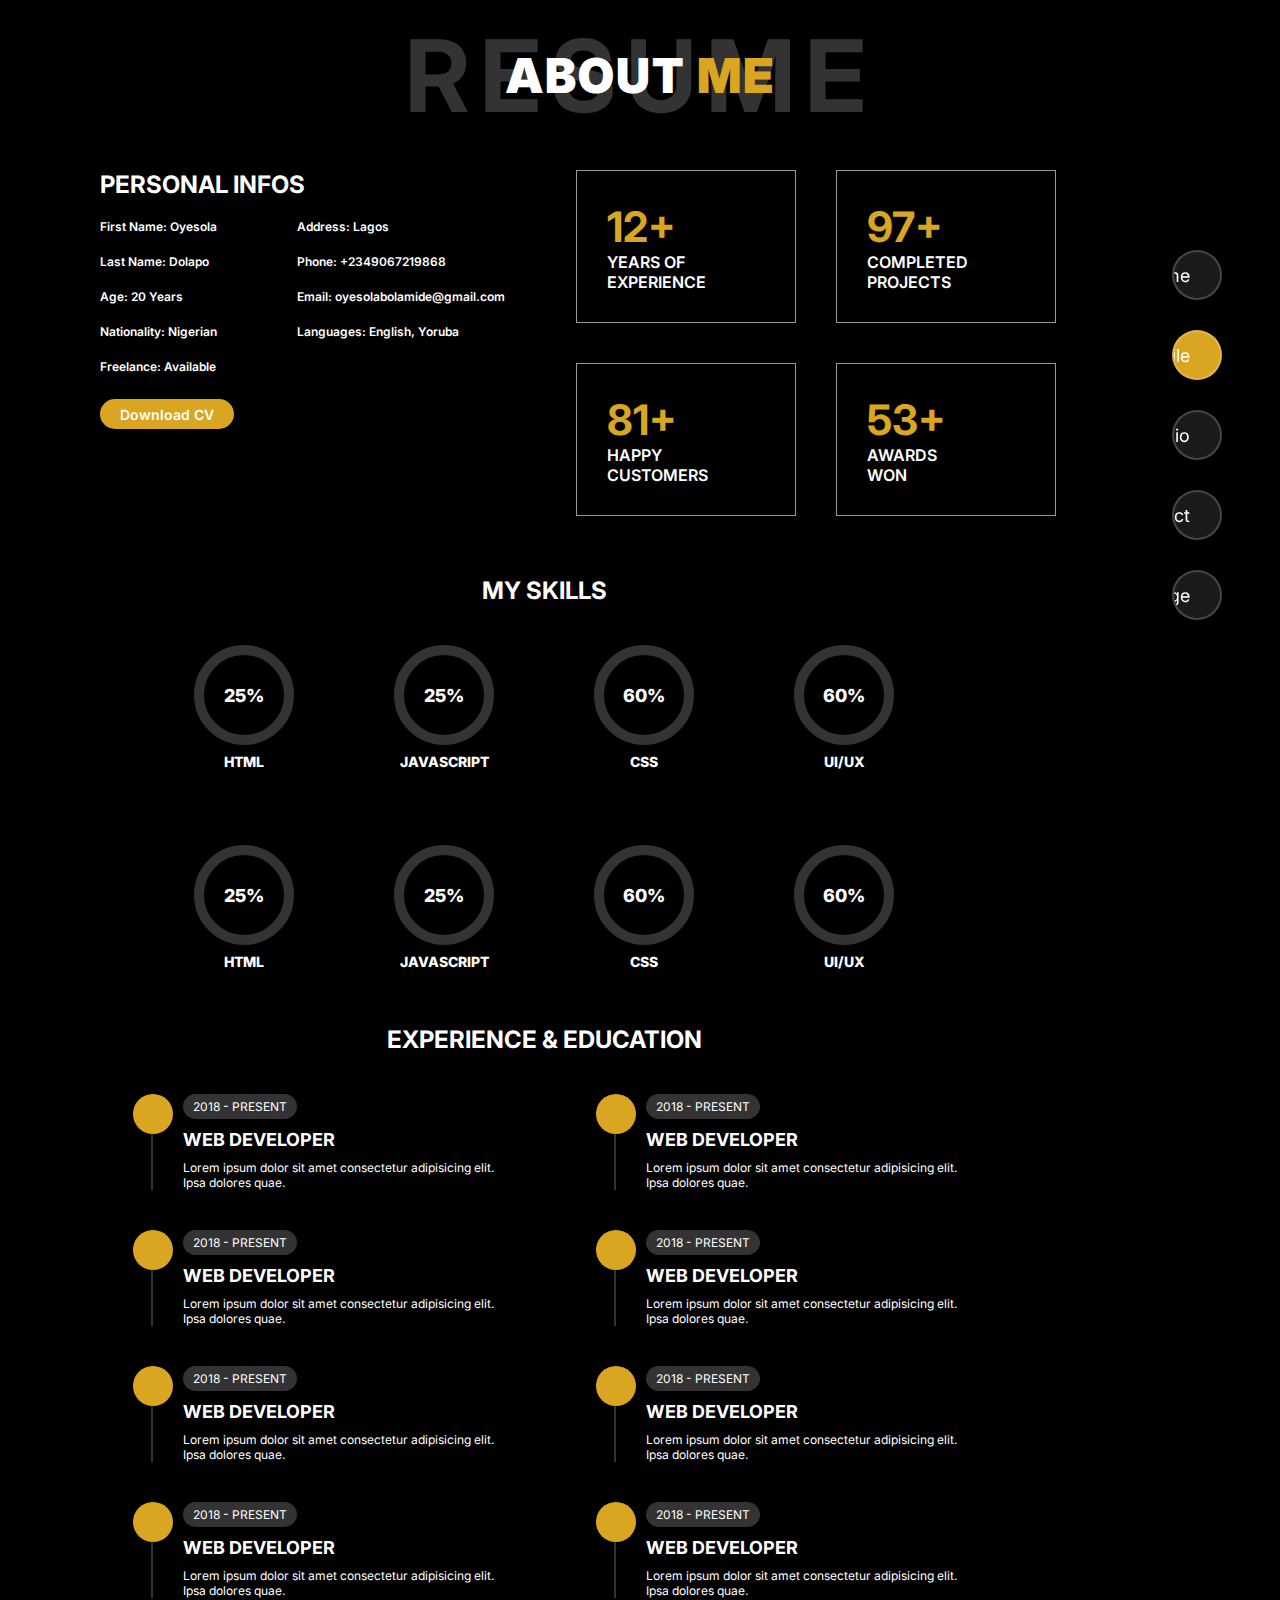
==== about/about.html @ 063a93e7 "push" ====
<!DOCTYPE html>
<html lang="en">
  <head>
    <meta charset="UTF-8" />
    <meta name="viewport" content="width=device-width, initial-scale=1.0" />
    <title>Portfolio</title>
    <link rel="preconnect" href="https://fonts.googleapis.com" />
    <link rel="preconnect" href="https://fonts.gstatic.com" crossorigin />
    <link
      href="https://fonts.googleapis.com/css2?family=Inter:wght@400;600;700;800;900&family=Montserrat:wght@300;400;500;600;700;800;900&family=Poppins:wght@300;400;500;600;700;800&display=swap"
      rel="stylesheet"
    />
    <link
      rel="stylesheet"
      href="https://cdnjs.cloudflare.com/ajax/libs/font-awesome/6.4.2/css/all.min.css"
      integrity="sha512-z3gLpd7yknf1YoNbCzqRKc4qyor8gaKU1qmn+CShxbuBusANI9QpRohGBreCFkKxLhei6S9CQXFEbbKuqLg0DA=="
      crossorigin="anonymous"
      referrerpolicy="no-referrer"
    />
    <link rel="stylesheet" href="./about.css" />
  </head>
  <body>
    <div class="container">
      <div class="about">
        <div class="header">
          <h1 class="h1" style="user-select: none">RESUME</h1>
          <h1 class="h2" style="user-select: none">
            ABOUT <span style="color: goldenrod">ME</span>
          </h1>
        </div>

        <div class="personal">
          <div class="left-col">
            <h1>PERSONAL INFOS</h1>
            <div class="personal-infos">
              <div class="personal-left">
                <p>First Name: Oyesola</p>
                <p>Last Name: Dolapo</p>
                <p>Age: 20 Years</p>
                <p>Nationality: Nigerian</p>
                <p>Freelance: Available</p>
              </div>
              <div class="personal-right">
                <p>Address: Lagos</p>
                <p>Phone: +2349067219868</p>
                <p>Email: oyesolabolamide@gmail.com</p>
                <p>Languages: English, Yoruba</p>
              </div>
            </div>
            <a class="cv" href="../images/air max plus.webp" download>
              <button>Download CV</button>
            </a>
          </div>
          <div class="right-col">
            <div class="personal-show">
              <div class="card">
                <h1 style="color: goldenrod">12+</h1>
                <i class="fa-solid fa-minus"></i>
                <p>
                  YEARS OF <br />
                  EXPERIENCE
                </p>
              </div>
              <div class="card">
                <h1 style="color: goldenrod">97+</h1>
                <i class="fa-solid fa-minus"></i>
                <p>
                  COMPLETED <br />
                  PROJECTS
                </p>
              </div>
              <div class="card">
                <h1 style="color: goldenrod">81+</h1>
                <i class="fa-solid fa-minus"></i>
                <p>
                  HAPPY <br />
                  CUSTOMERS
                </p>
              </div>
              <div class="card">
                <h1 style="color: goldenrod">53+</h1>
                <i class="fa-solid fa-minus"></i>
                <p>
                  AWARDS <br />
                  WON
                </p>
              </div>
            </div>
          </div>
        </div>

        <div class="my-skills">
          <h1 style="text-align: center">MY SKILLS</h1>
          <div class="skills">
            <div class="percent html">
              25%
              <p>HTML</p>
            </div>
            <div class="percent js">
              25%
              <p>JAVASCRIPT</p>
            </div>
            <div class="percent css">
              60%
              <p>CSS</p>
            </div>
            <div class="percent ui">
              60%
              <p>UI/UX</p>
            </div>
            <div class="percent html">
              25%
              <p>HTML</p>
            </div>
            <div class="percent js">
              25%
              <p>JAVASCRIPT</p>
            </div>
            <div class="percent css">
              60%
              <p>CSS</p>
            </div>
            <div class="percent ui">
              60%
              <p>UI/UX</p>
            </div>
          </div>
        </div>

        <div class="exp">
          <h1 class="exp-header">EXPERIENCE & EDUCATION</h1>
          <div class="expedu">
            <div class="exp-col experience">
              <div class="details">
                <div class="logo"><i class="fa-solid fa-briefcase"></i></div>
                <div class="date"><p>2018 - PRESENT</p></div>
                <h1>WEB DEVELOPER</h1>
                <p>
                  Lorem ipsum dolor sit amet consectetur adipisicing elit.
                  <br />
                  Ipsa dolores quae.
                </p>
              </div>

              <div class="details">
                <div class="logo"><i class="fa-solid fa-briefcase"></i></div>
                <div class="date"><p>2018 - PRESENT</p></div>
                <h1>WEB DEVELOPER</h1>
                <p>
                  Lorem ipsum dolor sit amet consectetur adipisicing elit.
                  <br />
                  Ipsa dolores quae.
                </p>
              </div>

              <div class="details">
                <div class="logo"><i class="fa-solid fa-briefcase"></i></div>
                <div class="date"><p>2018 - PRESENT</p></div>
                <h1>WEB DEVELOPER</h1>
                <p>
                  Lorem ipsum dolor sit amet consectetur adipisicing elit.
                  <br />
                  Ipsa dolores quae.
                </p>
              </div>

              <div class="details">
                <div class="logo"><i class="fa-solid fa-briefcase"></i></div>
                <div class="date"><p>2018 - PRESENT</p></div>
                <h1>WEB DEVELOPER</h1>
                <p>
                  Lorem ipsum dolor sit amet consectetur adipisicing elit.
                  <br />
                  Ipsa dolores quae.
                </p>
              </div>
            </div>
            <div class="exp-col education">
              <div class="details">
                <div class="logo"><i class="fa-solid fa-school"></i></div>
                <div class="date"><p>2018 - PRESENT</p></div>
                <h1>WEB DEVELOPER</h1>
                <p>
                  Lorem ipsum dolor sit amet consectetur adipisicing elit.
                  <br />
                  Ipsa dolores quae.
                </p>
              </div>

              <div class="details">
                <div class="logo"><i class="fa-solid fa-school"></i></div>
                <div class="date"><p>2018 - PRESENT</p></div>
                <h1>WEB DEVELOPER</h1>
                <p>
                  Lorem ipsum dolor sit amet consectetur adipisicing elit.
                  <br />
                  Ipsa dolores quae.
                </p>
              </div>

              <div class="details">
                <div class="logo"><i class="fa-solid fa-school"></i></div>
                <div class="date"><p>2018 - PRESENT</p></div>
                <h1>WEB DEVELOPER</h1>
                <p>
                  Lorem ipsum dolor sit amet consectetur adipisicing elit.
                  <br />
                  Ipsa dolores quae.
                </p>
              </div>

              <div class="details">
                <div class="logo"><i class="fa-solid fa-school"></i></div>
                <div class="date"><p>2018 - PRESENT</p></div>
                <h1>WEB DEVELOPER</h1>
                <p>
                  Lorem ipsum dolor sit amet consectetur adipisicing elit.
                  <br />
                  Ipsa dolores quae.
                </p>
              </div>
            </div>
          </div>
        </div>
      </div>

      <nav>
        <ul>
          <li>
            <a href="../index.html"
              ><p>Home</p>
              <i class="fa-solid fa-house"></i
            ></a>
          </li>
          <li>
            <a href="#" style="background: goldenrod"
              ><p>Profile</p>
              <i class="fa-solid fa-user"></i
            ></a>
          </li>
          <li>
            <a href="../portfolio/portfolio.html"
              ><p>Portfolio</p>
              <i class="fa-solid fa-briefcase"></i
            ></a>
          </li>
          <li>
            <a href="../contact/contact.html"
              ><p>Contact</p>
              <i class="fa-solid fa-envelope"></i
            ></a>
          </li>
          <li>
            <a href="../blog/blog.html"
              ><p>Message</p>
              <i class="fa-solid fa-message"></i
            ></a>
          </li>
        </ul>
      </nav>
    </div>

    <h1 class="mediaq">OPEN ON <span style="color: goldenrod">PC</span></h1>
  </body>
</html>
---- about/about.css ----
*{
    padding: 0;
    margin: 0;
    box-sizing: border-box;
    color: #fff;
    font-family: Inter;
}

body{
    background: #000;
}
.container{
    width: 100%;
    display: flex;
}

/* .about, nav, .header{
    border: 2px solid #fff;
} */
 

/* contact */

.about{
    width: 85%;
}

.header{
    position: relative;
    position: fixed;
    width: 100%;
    height: 150px;
    display: flex;
    align-items: center;
    justify-content: center;
    background: #000;
    z-index: 999;
}

.h1{
    font-size: 100px;
    letter-spacing: 10px;
    color: rgba(255, 255, 255, 0.2);
}

.h2{
    position: absolute;
    font-size: 48px;
    top: 50%;
    left: 50%;
    transform: translate(-50%, -50%);
    letter-spacing: 2px;
    font-weight: 900;
}

/* Personal */
.personal{
    margin-top: 150px;
    display: flex;
}

.left-col{
    padding-top: 20px;
    width: 40%;
    padding-left: 100px;
}

.left-col h1{
    font-size: 24px;
}

.personal-infos{
    display: flex;
    gap: 80px;
    margin-bottom: 10px;
}

.personal-infos p{
    font-size: 12px;
    margin: 20px 0;
    font-weight: 600;
}

.cv{
    background: goldenrod;
    border: none;
    padding: 5px 20px;
    border-radius: 30px;
    cursor: pointer;
}

.cv button{
    border: none;
    background: none;
    color: #fff;
    text-align: center;
    font-size: 14px;
    font-weight: 600;
}
/* right col */

.left-col, .right-col{
    width: 50%;
}

.personal-show{
    display: flex;
    justify-content: center;
    flex-wrap: wrap;
}

.personal-show .card{
    padding: 30px;
    width: 220px;
    border: 1px solid rgba(255, 255, 255, 0.6);
    margin: 20px;
}

.personal-show .card h1{
    font-size: 42px;
}

.personal-show .card i{
    float: left;
    margin-right: 15px;
}

.personal-show .card p{
    font-weight: 600;
}

/* skills */
.my-skills, .skills{
    padding: 40px 80px;
}

.my-skills h1{
    font-size: 24px;
}

.skills{
    display: flex;
    flex-wrap: wrap;
    width: 100%;
    justify-content: center;
    gap: 100px;
}

.skills .percent{
    position: relative;
    display: flex;
    justify-content: center;
    align-items: center;
    font-size: 18px;
    font-weight: 800;
    width: 100px;
    height: 100px;
    border: 10px solid rgba(255, 255, 255, 0.2);
    border-radius: 50px;
}

.percent p{
    position: absolute;
    bottom: -35px;
    font-size: 14px;
}

/* EXPERIENCE */
.exp-header{
    font-size: 24px;
    text-align: center;
}

.expedu{
    padding-top: 40px;
    justify-content: center;
    gap: 40px;
    display: flex;
    flex-wrap: wrap;
}

.exp-col .details{
    cursor: default;
    position: relative;
    padding: 0 30px;
    margin-left: 50px;
    margin-bottom: 40px;
    border-left: 2px solid rgba(255, 255, 255, 0.2);
}

.exp-col .details h1{
    font-size: 18px;
    margin: 10px 0;
}

.exp-col .details .date{
    background: rgba(255, 255, 255, 0.2);
    width: max-content;
    padding: 5px 10px;
    border-radius: 50px;
}

.exp-col .details .date p{
    font-size: 12px;
}

.exp-col .details .logo{
    top: 0;
    left: -20px;
    position: absolute;
    width: 40px;
    height: 40px;
    background-color: goldenrod;
    border-radius: 50px;
    display: flex;
    justify-content: center;
    align-items: center;
    transition: transform 300ms;
    
}

.exp-col .details .logo i{
    animation: logozoom 600ms infinite;
    font-size: 16px;
}

@keyframes logozoom{
    0%,100%{
        transform: scale(1);
    }
    50%{
        transform: scale(1.1);
    }
}

.exp-col .details p{
    font-size: 12px;
}

.exp-col .details:hover .logo{
    transform: scale(1.2);
}

/* nav */
nav{
    position: fixed;
    right: 0;
    width: 20%;
    height: 100vh;
    display: flex;
    align-items: center;z-index: 999;
}

nav ul, nav ul li{
    width: 100%;
    height: 100%;
    /* border: 2px solid #fff; */
}

nav ul{
    display: flex;
    flex-direction: column;
    justify-content: center;
    align-items: center;
}

nav ul li{
    list-style: none;
    margin-bottom: 30px;
    width: 140px;
    height: 50px;
    display: flex;
    justify-content: end;
}

nav ul li a{
    border: 2px solid rgba(255, 255, 255, 0.2);
    background-color: rgba(255, 255, 255, 0.1);
    text-decoration: none;
    display: flex;
    justify-content: end;
    gap: 15.5px;
    width: 36%;
    height: 100%;
    padding: 0 15px;
    align-items: center;
    border-radius: 50px;
    overflow: hidden;
    transition: width 300ms, background-color 300ms;
}

nav ul li a p, nav ul li a i{
    font-size: 18px;
}

nav ul li a:hover{
    width: 100%;
    background-color: goldenrod;
    animation: zoom 1s infinite;
}

@keyframes zoom{
    0%, 100%{
        transform: scale(1);
    }
    50%{
        transform: scale(1.1);
    }
}

.mediaq{
    display: none;
}

@media (max-width: 1200px){
    .container{
        display: none;
    }

    body{
        display: flex;
        height: 100vh;
        justify-content: center;
        align-items: center;
        overflow: hidden;
    }

    .mediaq{
        display: block;
        width: max-content;
        border: 1px solid rgba(218, 165, 32, 0.4);
        box-shadow: 0 0 30px rgba(218, 165, 32, 0.4);
        padding: 5px 10px;
    }
}
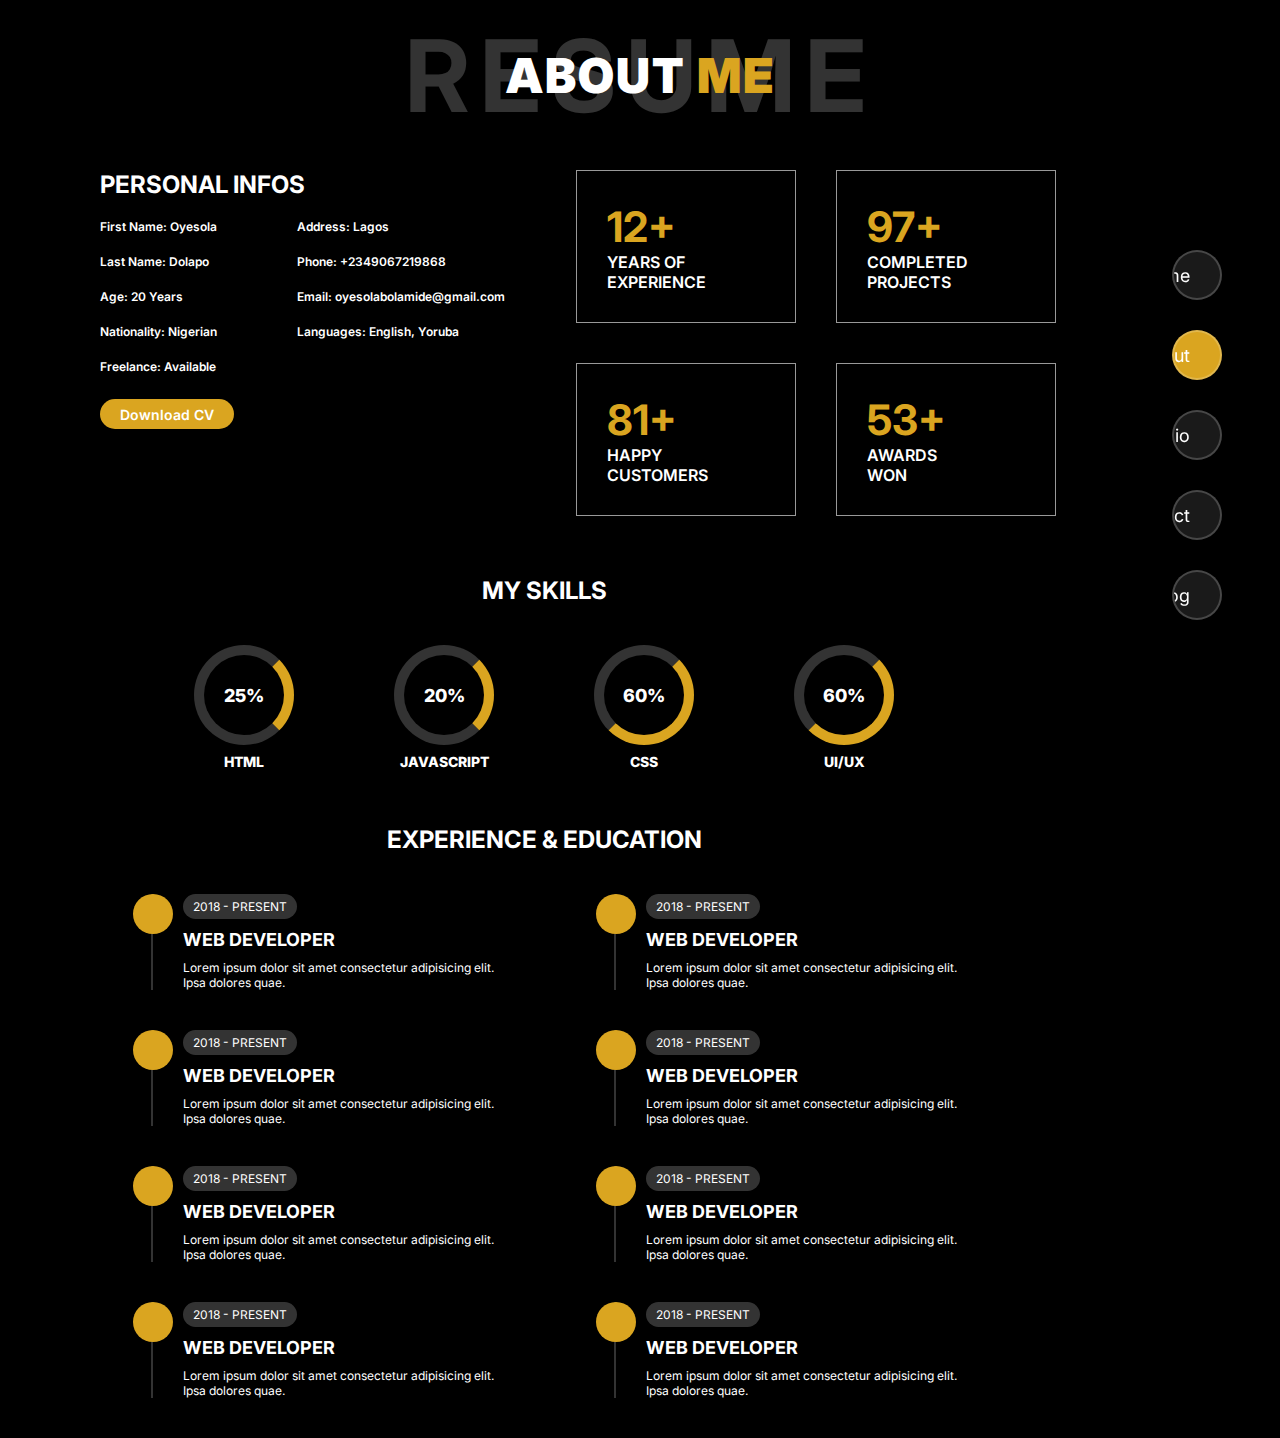
==== commit facee50e: "skills" ====
--- a/about/about.html
+++ b/about/about.html
@@ -3,7 +3,7 @@
   <head>
     <meta charset="UTF-8" />
     <meta name="viewport" content="width=device-width, initial-scale=1.0" />
-    <title>Portfolio</title>
+    <title>About Me</title>
     <link rel="preconnect" href="https://fonts.googleapis.com" />
     <link rel="preconnect" href="https://fonts.gstatic.com" crossorigin />
     <link
@@ -23,8 +23,8 @@
     <div class="container">
       <div class="about">
         <div class="header">
-          <h1 class="h1" style="user-select: none">RESUME</h1>
-          <h1 class="h2" style="user-select: none">
+          <h1 class="h1">RESUME</h1>
+          <h1 class="h2">
             ABOUT <span style="color: goldenrod">ME</span>
           </h1>
         </div>
@@ -97,23 +97,7 @@
               <p>HTML</p>
             </div>
             <div class="percent js">
-              25%
-              <p>JAVASCRIPT</p>
-            </div>
-            <div class="percent css">
-              60%
-              <p>CSS</p>
-            </div>
-            <div class="percent ui">
-              60%
-              <p>UI/UX</p>
-            </div>
-            <div class="percent html">
-              25%
-              <p>HTML</p>
-            </div>
-            <div class="percent js">
-              25%
+              20%
               <p>JAVASCRIPT</p>
             </div>
             <div class="percent css">
@@ -234,7 +218,7 @@
           </li>
           <li>
             <a href="#" style="background: goldenrod"
-              ><p>Profile</p>
+              ><p>About</p>
               <i class="fa-solid fa-user"></i
             ></a>
           </li>
@@ -252,7 +236,7 @@
           </li>
           <li>
             <a href="../blog/blog.html"
-              ><p>Message</p>
+              ><p>Blog</p>
               <i class="fa-solid fa-message"></i
             ></a>
           </li>
--- a/about/about.css
+++ b/about/about.css
@@ -4,6 +4,7 @@
     box-sizing: border-box;
     color: #fff;
     font-family: Inter;
+    user-select: none;
 }
 
 body{
@@ -165,6 +166,27 @@
     font-size: 14px;
 }
 
+.skills .html{
+    border-right-color:goldenrod;
+}
+
+.skills .js{
+    border-right: 10px solid goldenrod;
+}
+
+.skills .css{
+    border-right: 10px solid goldenrod;
+    border-bottom: 10px solid goldenrod;
+}
+
+.skills .ui{
+    border-right: 10px solid goldenrod;
+    border-bottom: 10px solid goldenrod;
+}
+
+
+
+
 /* EXPERIENCE */
 .exp-header{
     font-size: 24px;
@@ -296,16 +318,6 @@
 nav ul li a:hover{
     width: 100%;
     background-color: goldenrod;
-    animation: zoom 1s infinite;
-}
-
-@keyframes zoom{
-    0%, 100%{
-        transform: scale(1);
-    }
-    50%{
-        transform: scale(1.1);
-    }
 }
 
 .mediaq{
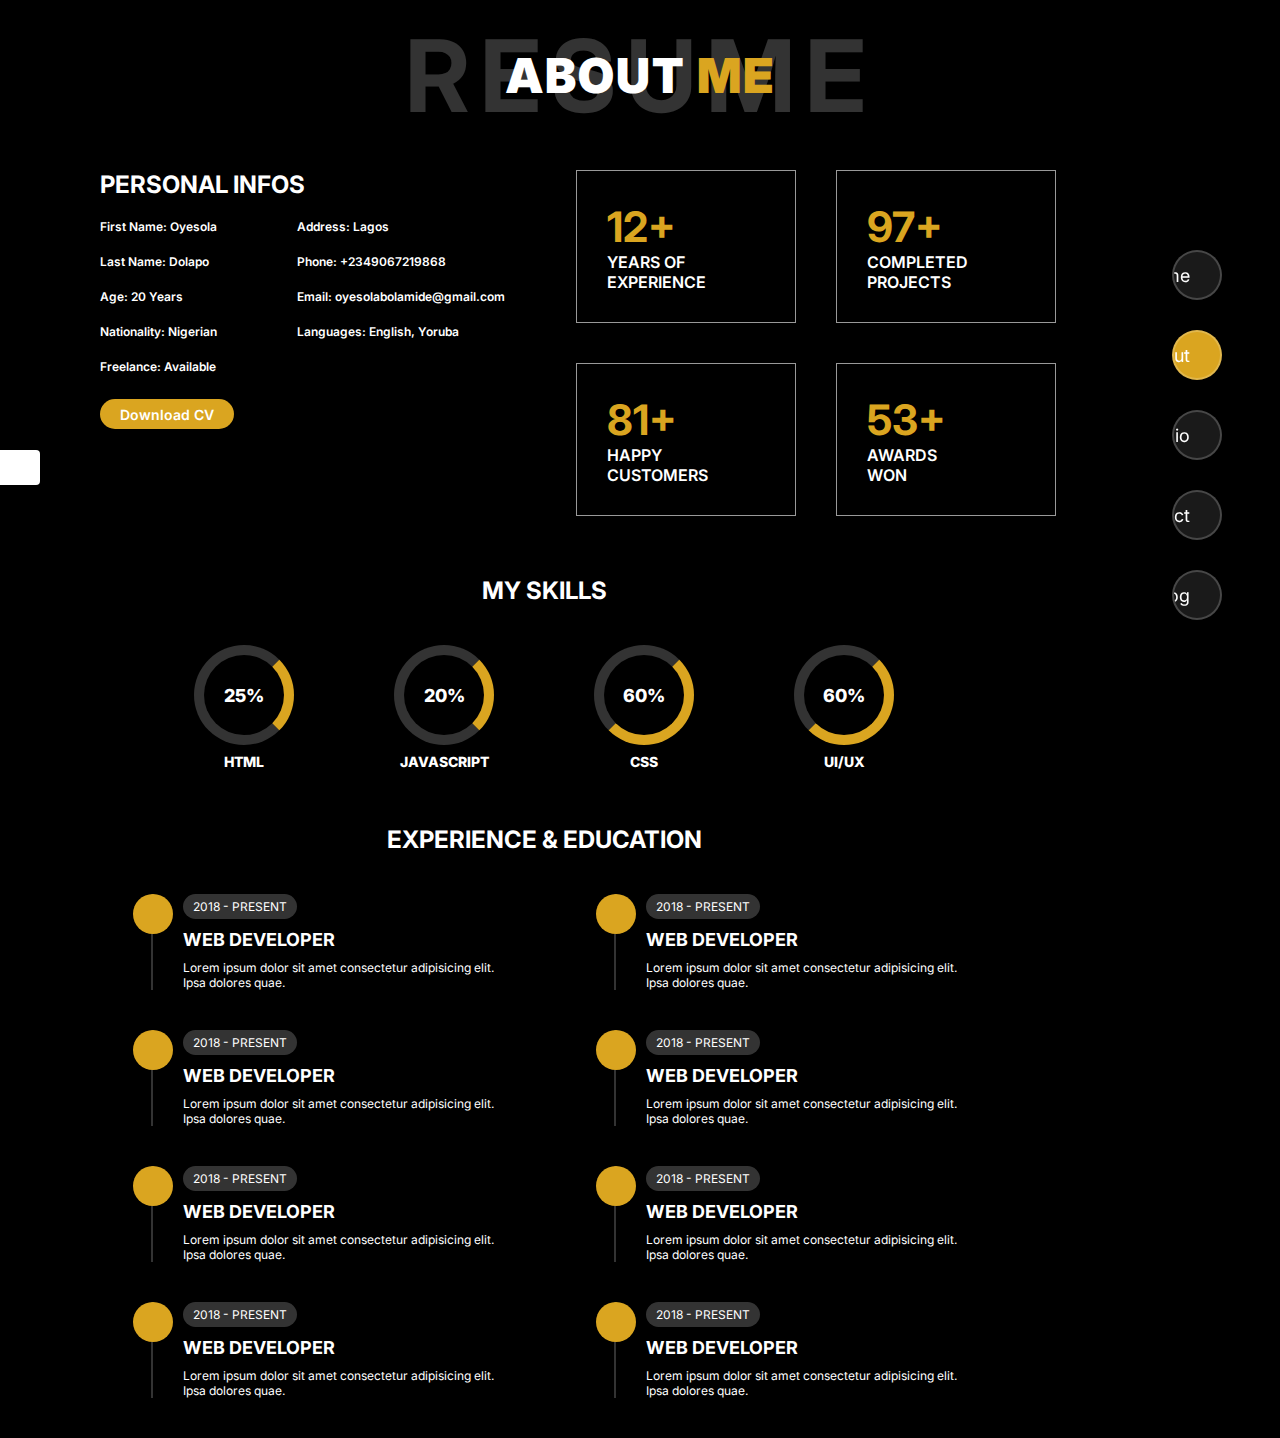
==== commit 964620aa: "push" ====
--- a/about/about.html
+++ b/about/about.html
@@ -244,6 +244,7 @@
       </nav>
     </div>
 
+    <div class="settings-role"><i class="fa-solid fa-gear"></i></div>
     <h1 class="mediaq">OPEN ON <span style="color: goldenrod">PC</span></h1>
   </body>
 </html>
--- a/about/about.css
+++ b/about/about.css
@@ -324,6 +324,51 @@
     display: none;
 }
 
+.settings-role{
+    position: absolute;
+    top: 50%;
+    left: 0;
+    background-color: #fff;
+    display: flex;
+    justify-content: center;
+    align-items: center;
+    border-radius: 0 4px 4px 0;
+    width: 40px;
+    height: 35px;
+    animation: bounce 2s linear infinite;
+}
+
+.settings-role i{
+    font-size: 20px;
+    color: #000;
+    animation: rotate 2s linear infinite;
+    
+}
+
+@keyframes rotate{
+    0%{
+        transform: rotate(0deg);
+    }
+    50%{
+        transform: rotate(180deg);
+    }
+    100%{
+        transform: rotate(360deg);
+    }
+}
+
+@keyframes bounce{
+    0%, 100%{
+        transform: translateY(0);
+    }
+    30%{
+        transform: translateY(-2px);
+    }
+    60%{
+        transform: translateY(2px);
+    }
+}
+
 @media (max-width: 1200px){
     .container{
         display: none;
